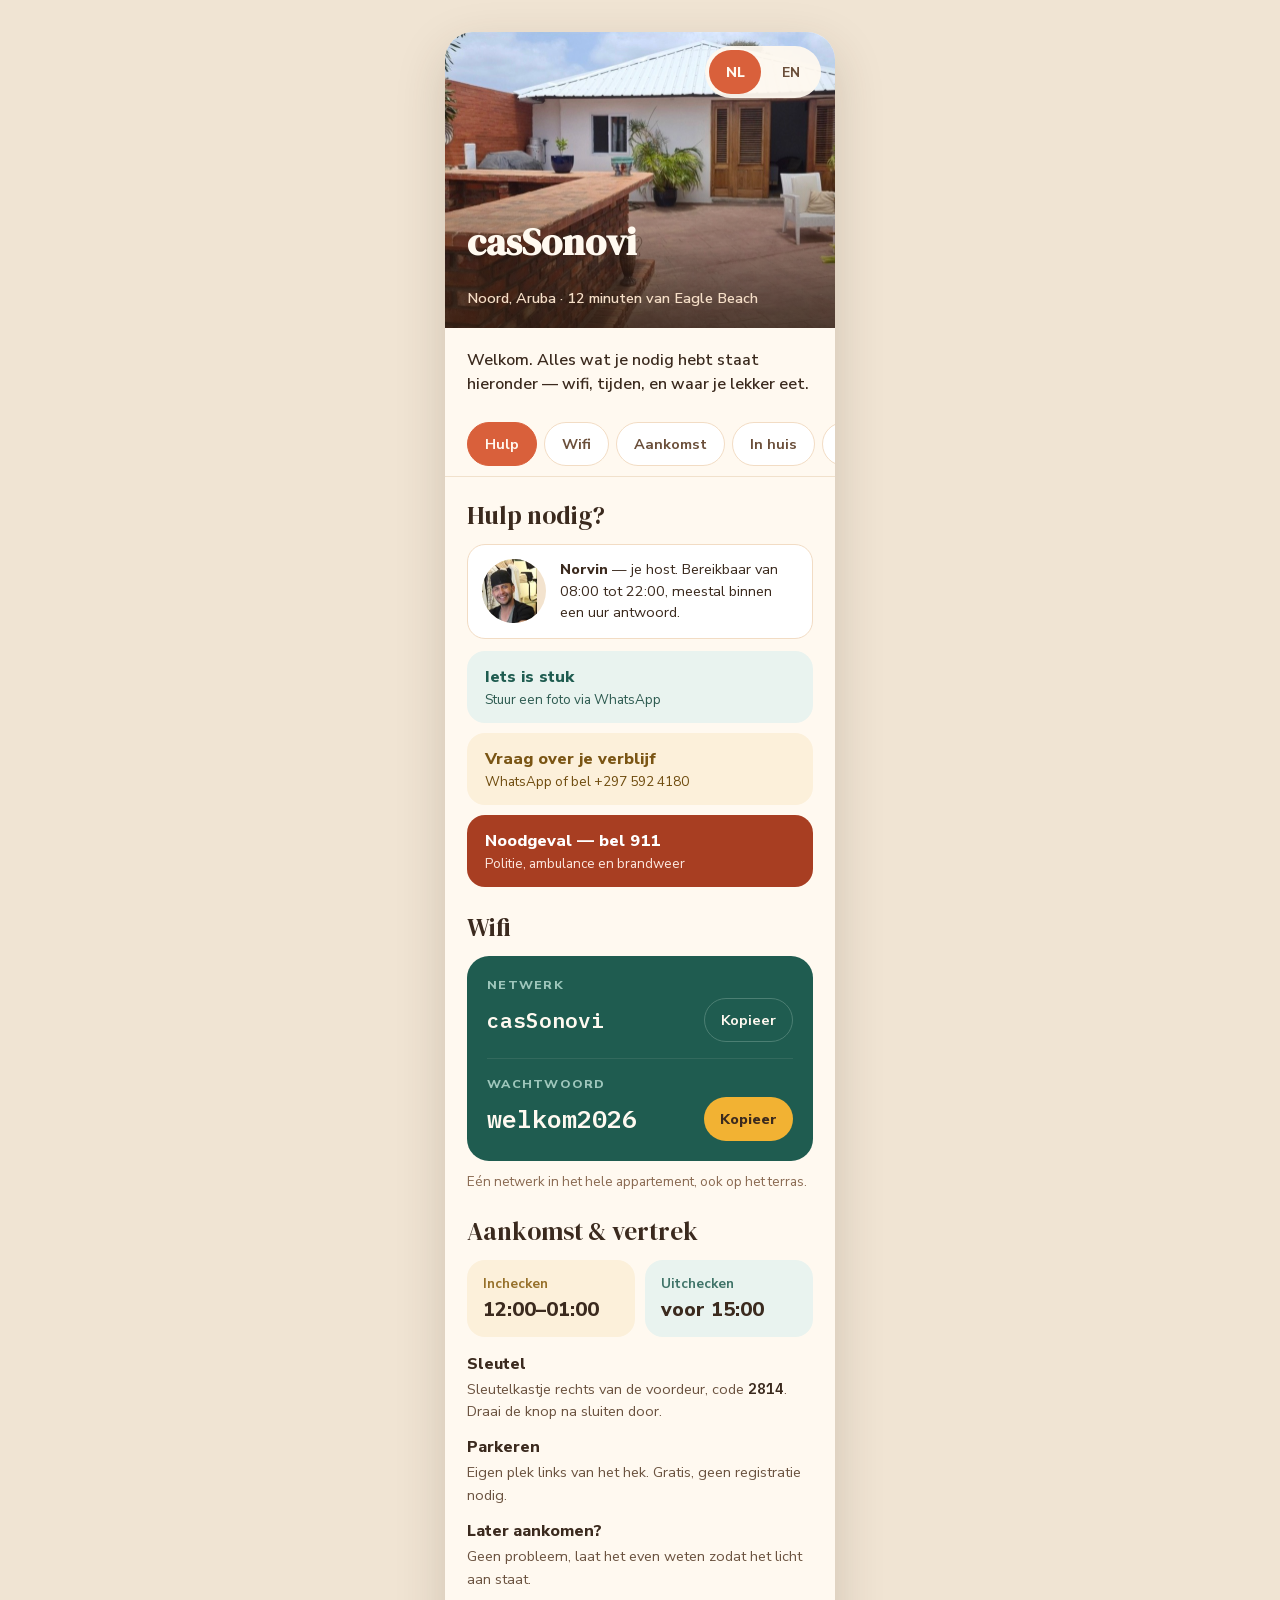
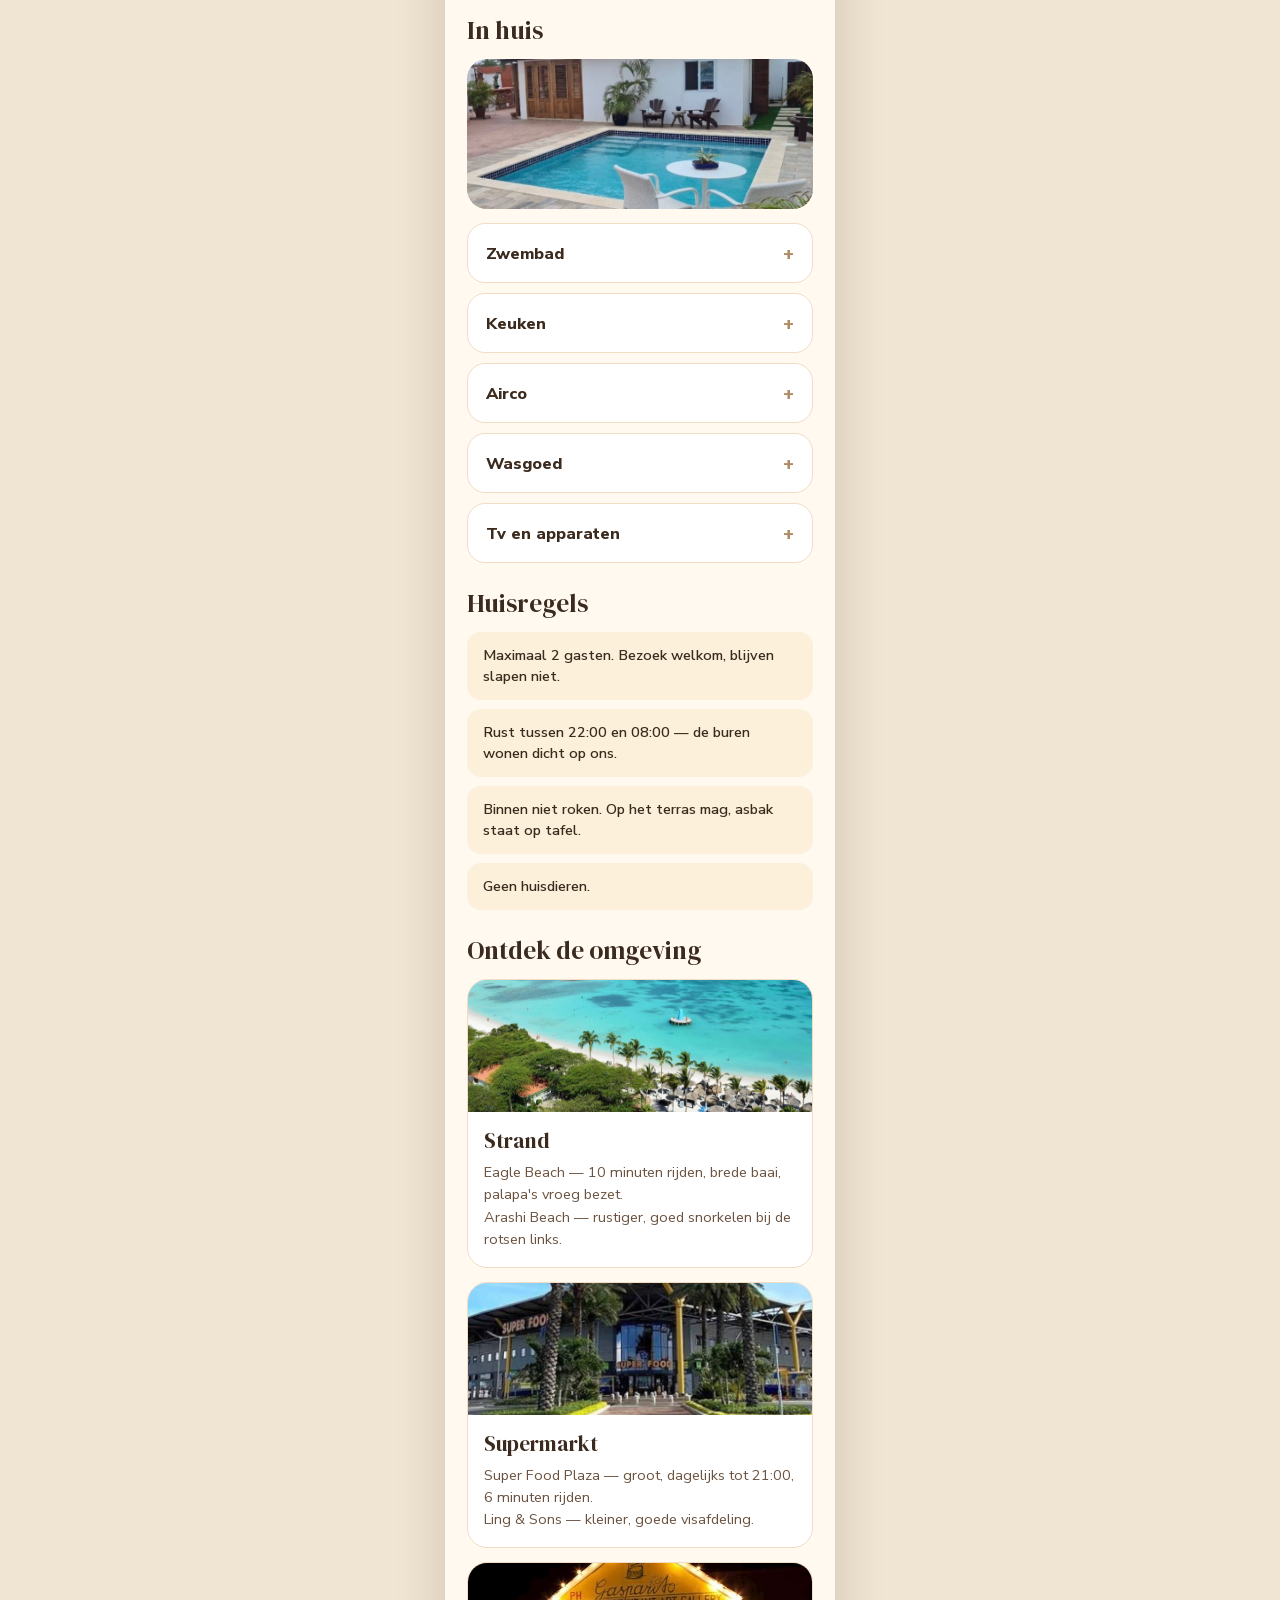
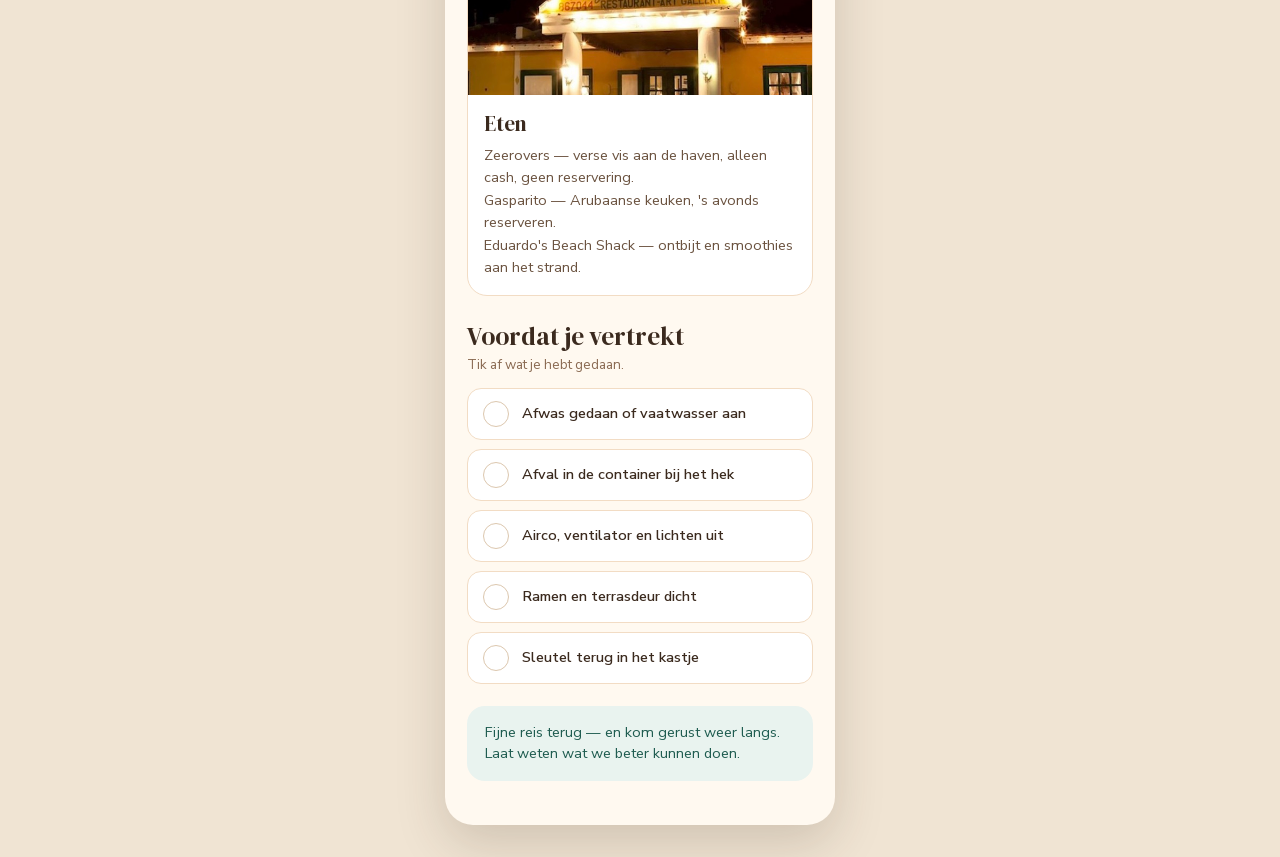
==== index.html @ e6fc21c3 "Bouw casSonovi gastenhandboek als statische mock-up Herbouw van designrichting 2A uit de handoff: éé" ====
<!DOCTYPE html>
<html lang="nl">
<head>
<meta charset="utf-8">
<meta name="viewport" content="width=device-width, initial-scale=1">
<title>casSonovi — gastenhandboek</title>
<meta name="description" content="Digitaal gastenhandboek van casSonovi in Noord, Aruba. Wifi, aankomst, huisregels en tips voor de omgeving.">
<meta name="theme-color" content="#FFF9F0">
<meta name="robots" content="noindex">

<meta property="og:type" content="website">
<meta property="og:title" content="casSonovi — gastenhandboek">
<meta property="og:description" content="Alles wat je nodig hebt tijdens je verblijf: wifi, tijden, huisregels en tips voor de omgeving.">
<meta property="og:image" content="assets/img/hero-terras.jpg">

<link rel="icon" href="data:image/svg+xml,%3Csvg xmlns='http://www.w3.org/2000/svg' viewBox='0 0 32 32'%3E%3Crect width='32' height='32' rx='8' fill='%23D9603B'/%3E%3Ctext x='16' y='23' font-family='Georgia,serif' font-size='19' fill='%23FFF9F0' text-anchor='middle'%3Ec%3C/text%3E%3C/svg%3E">

<link rel="preload" href="assets/fonts/nunito-sans-var-latin.woff2" as="font" type="font/woff2" crossorigin>
<link rel="preload" href="assets/fonts/dm-serif-display-400-latin.woff2" as="font" type="font/woff2" crossorigin>
<link rel="preload" href="assets/img/hero-terras.jpg" as="image">
<link rel="stylesheet" href="assets/css/fonts.css">
<link rel="stylesheet" href="assets/css/styles.css">
</head>
<body>

<header class="hero">
  <div class="photo photo--hero">
    <img src="assets/img/hero-terras.jpg" width="1020" height="593" alt="Het terras van casSonovi met gemetselde bar, zithoek en openslaande deuren naar het appartement." fetchpriority="high" decoding="async">
  </div>
  <div class="hero-scrim"></div>
  <div class="hero-text">
    <h1 class="hero-title">casSonovi</h1>
    <div class="hero-sub">Noord, Aruba · 12 minuten van Eagle Beach</div>
  </div>
  <div class="lang" role="group" aria-label="Taal">
    <button type="button" data-lang="nl" aria-pressed="true">NL</button>
    <button type="button" data-lang="en" aria-pressed="false">EN</button>
  </div>
</header>

<div class="welkom">
  <p>Welkom. Alles wat je nodig hebt staat hieronder — wifi, tijden, en waar je lekker eet.</p>
  <div class="en-notice" id="en-notice" hidden>De Engelse versie is in deze mock-up nog niet uitgewerkt.</div>
</div>

<nav class="sticky" aria-label="Secties">
  <div class="chips" id="chips">
    <button type="button" data-goto="hulp" aria-current="true">Hulp</button>
    <button type="button" data-goto="wifi">Wifi</button>
    <button type="button" data-goto="aankomst">Aankomst</button>
    <button type="button" data-goto="inhuis">In huis</button>
    <button type="button" data-goto="regels">Regels</button>
    <button type="button" data-goto="omgeving">Omgeving</button>
    <button type="button" data-goto="vertrek">Vertrek</button>
  </div>
</nav>

<section id="hulp" aria-labelledby="kop-hulp">
  <h2 id="kop-hulp">Hulp nodig?</h2>
  <div class="host">
    <div class="avatar photo photo--host">
      <img src="assets/img/host-norvin.jpg" width="160" height="186" alt="Norvin, je host." loading="lazy" decoding="async">
    </div>
    <p><strong>Norvin</strong> — je host. Bereikbaar van 08:00 tot 22:00, meestal binnen een uur antwoord.</p>
  </div>
  <!-- PLACEHOLDER: telefoonnummer +297 592 4180 is verzonnen. Vervang op 3 plekken hieronder. -->
  <div class="col help-list">
    <a class="help-card teal" href="https://wa.me/2975924180">
      <span><b>Iets is stuk</b><small>Stuur een foto via WhatsApp</small></span>
    </a>
    <a class="help-card saffron" href="https://wa.me/2975924180">
      <span><b>Vraag over je verblijf</b><small>WhatsApp of bel +297 592 4180</small></span>
    </a>
    <a class="help-card urgent" href="tel:911">
      <span><b>Noodgeval — bel 911</b><small>Politie, ambulance en brandweer</small></span>
    </a>
  </div>
</section>

<section id="wifi" aria-labelledby="kop-wifi">
  <h2 id="kop-wifi">Wifi</h2>
  <!-- PLACEHOLDER: netwerknaam en wachtwoord zijn verzonnen. -->
  <div class="wifi">
    <div class="wifi-label" id="lbl-net">Netwerk</div>
    <div class="wifi-row">
      <div class="wifi-value net" id="wifi-net">casSonovi</div>
      <button class="copy ghost" type="button" data-copy="wifi-net" aria-describedby="lbl-net">Kopieer</button>
    </div>
    <hr>
    <div class="wifi-label" id="lbl-pw">Wachtwoord</div>
    <div class="wifi-row">
      <div class="wifi-value pw" id="wifi-pw">welkom2026</div>
      <button class="copy solid" type="button" data-copy="wifi-pw" aria-describedby="lbl-pw">Kopieer</button>
    </div>
    <div class="copied" id="copied" role="status" hidden>Gekopieerd naar het klembord.</div>
  </div>
  <div class="wifi-foot">Eén netwerk in het hele appartement, ook op het terras.</div>
</section>

<section id="aankomst" aria-labelledby="kop-aankomst">
  <h2 id="kop-aankomst">Aankomst &amp; vertrek</h2>
  <!-- PLACEHOLDER: tijden overgenomen uit de briefing, nog te bevestigen. -->
  <div class="tiles">
    <div class="tile in">
      <div class="tile-label">Inchecken</div>
      <div class="tile-value">12:00–01:00</div>
    </div>
    <div class="tile out">
      <div class="tile-label">Uitchecken</div>
      <div class="tile-value">voor 15:00</div>
    </div>
  </div>
  <div class="col blocks">
    <div>
      <h3>Sleutel</h3>
      <!-- PLACEHOLDER: sleutelkastcode 2814 is verzonnen. -->
      <p>Sleutelkastje rechts van de voordeur, code <code>2814</code>. Draai de knop na sluiten door.</p>
    </div>
    <div>
      <h3>Parkeren</h3>
      <p>Eigen plek links van het hek. Gratis, geen registratie nodig.</p>
    </div>
    <div>
      <h3>Later aankomen?</h3>
      <p>Geen probleem, laat het even weten zodat het licht aan staat.</p>
    </div>
  </div>
</section>

<section id="inhuis" aria-labelledby="kop-inhuis">
  <h2 id="kop-inhuis">In huis</h2>
  <div class="pool photo photo--zwembad">
    <img src="assets/img/zwembad.jpg" width="780" height="615" alt="Het zwembad van casSonovi met terras, ligstoelen en zitje aan het water." loading="lazy" decoding="async">
  </div>
  <div class="col acc-list" id="acc-list">
    <div class="acc">
      <button type="button" aria-expanded="false" aria-controls="acc-zwembad"><span>Zwembad</span><span class="sign" aria-hidden="true">+</span></button>
      <div class="acc-body" id="acc-zwembad" hidden>Open van 08:00 tot 22:00, gedeeld met de bovenwoning. Handdoeken liggen in de badkamerkast — badlakens graag niet mee naar het strand. Geen glas op de rand.</div>
    </div>
    <div class="acc">
      <button type="button" aria-expanded="false" aria-controls="acc-keuken"><span>Keuken</span><span class="sign" aria-hidden="true">+</span></button>
      <div class="acc-body" id="acc-keuken" hidden>Kookplaat, combi-oven en waterkoker. Koffie: filters en gemalen koffie in de bovenste lade links. Peper, zout en olie mag je gebruiken.</div>
    </div>
    <div class="acc">
      <button type="button" aria-expanded="false" aria-controls="acc-airco"><span>Airco</span><span class="sign" aria-hidden="true">+</span></button>
      <div class="acc-body" id="acc-airco" hidden>Slaapkamer en woonkamer regel je apart. 22 tot 24 graden werkt het best; houd deuren en ramen dan dicht. Zet hem uit als je weggaat.</div>
    </div>
    <div class="acc">
      <button type="button" aria-expanded="false" aria-controls="acc-wasgoed"><span>Wasgoed</span><span class="sign" aria-hidden="true">+</span></button>
      <div class="acc-body" id="acc-wasgoed" hidden>Wasmachine in de berging, wasmiddel staat ernaast. Programma 3 is kort. Droogrek op het terras, niet over de balustrade hangen.</div>
    </div>
    <div class="acc">
      <button type="button" aria-expanded="false" aria-controls="acc-apparaten"><span>Tv en apparaten</span><span class="sign" aria-hidden="true">+</span></button>
      <div class="acc-body" id="acc-apparaten" hidden>Tv staat op HDMI 1 voor streaming; de afstandsbediening ligt in de lade onder de tv. Ventilator in de slaapkamerkast. Föhn in de badkamerlade.</div>
    </div>
  </div>
</section>

<section id="regels" aria-labelledby="kop-regels">
  <h2 id="kop-regels">Huisregels</h2>
  <ul class="col rules">
    <li>Maximaal 2 gasten. Bezoek welkom, blijven slapen niet.</li>
    <li>Rust tussen 22:00 en 08:00 — de buren wonen dicht op ons.</li>
    <li>Binnen niet roken. Op het terras mag, asbak staat op tafel.</li>
    <li>Geen huisdieren.</li>
  </ul>
</section>

<section id="omgeving" aria-labelledby="kop-omgeving">
  <h2 id="kop-omgeving">Ontdek de omgeving</h2>
  <!-- PLACEHOLDER: plausibele Aruba-suggesties, nog te bevestigen door de host. -->
  <div class="col spots">
    <div class="spot">
      <div class="photo photo--strand">
        <img src="assets/img/strand-eagle-beach.jpg" width="780" height="681" alt="Eagle Beach: breed wit strand met palmbomen, palapa's en turquoise zee." loading="lazy" decoding="async">
      </div>
      <div class="spot-body">
        <h3>Strand</h3>
        <p>Eagle Beach — 10 minuten rijden, brede baai, palapa's vroeg bezet.<br>Arashi Beach — rustiger, goed snorkelen bij de rotsen links.</p>
      </div>
    </div>
    <div class="spot">
      <div class="photo photo--supermarkt">
        <img src="assets/img/supermarkt-super-food.jpg" width="706" height="396" alt="De ingang van supermarkt Super Food Plaza met palmbomen ervoor." loading="lazy" decoding="async">
      </div>
      <div class="spot-body">
        <h3>Supermarkt</h3>
        <p>Super Food Plaza — groot, dagelijks tot 21:00, 6 minuten rijden.<br>Ling &amp; Sons — kleiner, goede visafdeling.</p>
      </div>
    </div>
    <div class="spot">
      <div class="photo photo--eten">
        <img src="assets/img/eten-gasparito.jpg" width="644" height="556" alt="Restaurant Gasparito bij avond, met verlichte gevel en het bord Restaurant-Art Gallery." loading="lazy" decoding="async">
      </div>
      <div class="spot-body">
        <h3>Eten</h3>
        <p>Zeerovers — verse vis aan de haven, alleen cash, geen reservering.<br>Gasparito — Arubaanse keuken, 's avonds reserveren.<br>Eduardo's Beach Shack — ontbijt en smoothies aan het strand.</p>
      </div>
    </div>
  </div>
</section>

<section id="vertrek" aria-labelledby="kop-vertrek">
  <h2 id="kop-vertrek">Voordat je vertrekt</h2>
  <div class="sub">Tik af wat je hebt gedaan.</div>
  <div class="col tasks" id="tasks">
    <button class="task" type="button" aria-pressed="false" data-task="0"><span class="box" aria-hidden="true"></span><span>Afwas gedaan of vaatwasser aan</span></button>
    <button class="task" type="button" aria-pressed="false" data-task="1"><span class="box" aria-hidden="true"></span><span>Afval in de container bij het hek</span></button>
    <button class="task" type="button" aria-pressed="false" data-task="2"><span class="box" aria-hidden="true"></span><span>Airco, ventilator en lichten uit</span></button>
    <button class="task" type="button" aria-pressed="false" data-task="3"><span class="box" aria-hidden="true"></span><span>Ramen en terrasdeur dicht</span></button>
    <button class="task" type="button" aria-pressed="false" data-task="4"><span class="box" aria-hidden="true"></span><span>Sleutel terug in het kastje</span></button>
  </div>
  <div class="outro">Fijne reis terug — en kom gerust weer langs. Laat weten wat we beter kunnen doen.</div>
</section>

<script src="assets/js/app.js" defer></script>
</body>
</html>
---- assets/css/fonts.css ----
/* Self-hosted Google Fonts (latin + latin-ext). Zie assets/fonts/. */
@font-face {
  font-family: 'DM Serif Display';
  font-style: normal;
  font-weight: 400;
  font-display: swap;
  src: url(../fonts/dm-serif-display-400-latin.woff2) format('woff2');
  unicode-range: U+0000-00FF, U+0131, U+0152-0153, U+02BB-02BC, U+02C6, U+02DA, U+02DC, U+0304, U+0308, U+0329, U+2000-206F, U+20AC, U+2122, U+2191, U+2193, U+2212, U+2215, U+FEFF, U+FFFD;
}
@font-face {
  font-family: 'DM Serif Display';
  font-style: normal;
  font-weight: 400;
  font-display: swap;
  src: url(../fonts/dm-serif-display-400-latin-ext.woff2) format('woff2');
  unicode-range: U+0100-02BA, U+02BD-02C5, U+02C7-02CC, U+02CE-02D7, U+02DD-02FF, U+0304, U+0308, U+0329, U+1D00-1DBF, U+1E00-1E9F, U+1EF2-1EFF, U+2020, U+20A0-20AB, U+20AD-20C0, U+2113, U+2C60-2C7F, U+A720-A7FF;
}
@font-face {
  font-family: 'Nunito Sans';
  font-style: normal;
  font-weight: 400 800;
  font-display: swap;
  src: url(../fonts/nunito-sans-var-latin.woff2) format('woff2');
  unicode-range: U+0000-00FF, U+0131, U+0152-0153, U+02BB-02BC, U+02C6, U+02DA, U+02DC, U+0304, U+0308, U+0329, U+2000-206F, U+20AC, U+2122, U+2191, U+2193, U+2212, U+2215, U+FEFF, U+FFFD;
}
@font-face {
  font-family: 'Nunito Sans';
  font-style: normal;
  font-weight: 400 800;
  font-display: swap;
  src: url(../fonts/nunito-sans-var-latin-ext.woff2) format('woff2');
  unicode-range: U+0100-02BA, U+02BD-02C5, U+02C7-02CC, U+02CE-02D7, U+02DD-02FF, U+0304, U+0308, U+0329, U+1D00-1DBF, U+1E00-1E9F, U+1EF2-1EFF, U+2020, U+20A0-20AB, U+20AD-20C0, U+2113, U+2C60-2C7F, U+A720-A7FF;
}
@font-face {
  font-family: 'IBM Plex Mono';
  font-style: normal;
  font-weight: 600;
  font-display: swap;
  src: url(../fonts/ibm-plex-mono-600-latin.woff2) format('woff2');
  unicode-range: U+0000-00FF, U+0131, U+0152-0153, U+02BB-02BC, U+02C6, U+02DA, U+02DC, U+0304, U+0308, U+0329, U+2000-206F, U+20AC, U+2122, U+2191, U+2193, U+2212, U+2215, U+FEFF, U+FFFD;
}
@font-face {
  font-family: 'IBM Plex Mono';
  font-style: normal;
  font-weight: 600;
  font-display: swap;
  src: url(../fonts/ibm-plex-mono-600-latin-ext.woff2) format('woff2');
  unicode-range: U+0100-02BA, U+02BD-02C5, U+02C7-02CC, U+02CE-02D7, U+02DD-02FF, U+0304, U+0308, U+0329, U+1D00-1DBF, U+1E00-1E9F, U+1EF2-1EFF, U+2020, U+20A0-20AB, U+20AD-20C0, U+2113, U+2C60-2C7F, U+A720-A7FF;
}
---- assets/css/styles.css ----
/* =============================================================
   casSonovi — digitaal gastenhandboek
   Richting 2A (zonnig & gezellig). Alle waarden komen uit de
   designhandoff: design_handoff_gastenhandboek_2A/README.md
   ============================================================= */

/* ---- design tokens ---------------------------------------------------- */
:root {
  --bg: #FFF9F0;
  --surface: #FFFFFF;
  --ink: #3B2A1E;
  --ink-soft: #6B5340;
  --ink-muted: #8A6A52;
  --border: #F2DCC4;
  --border-nav: #F1E1CC;
  --photo-fallback: #F3E3CE;

  --terracotta: #D9603B;
  --terracotta-deep: #A83E22;
  --terracotta-tint: #FBEDE6;
  --terracotta-text: #9E4426;

  --teal: #1F5C50;
  --teal-tint: #E9F3EF;
  --teal-line: #33695D;
  --teal-border: #4C7F73;
  --teal-label: #9EC6BB;

  --saffron: #F2B233;
  --saffron-tint: #FCF0DA;

  --cream: #FFF9F0;

  --serif: 'DM Serif Display', Georgia, serif;
  --sans: 'Nunito Sans', system-ui, -apple-system, sans-serif;
  --mono: 'IBM Plex Mono', ui-monospace, monospace;

  --pad: 22px;        /* horizontale contentmarge */
  --nav-offset: 56px; /* scroll-offset onder de sticky nav */
}

* { box-sizing: border-box; }
html { -webkit-text-size-adjust: 100%; background: var(--bg); }
body {
  margin: 0 auto;
  max-width: 390px;
  background: var(--bg);
  color: var(--ink);
  font-family: var(--sans);
  /* geen animaties in dit design: bewust geen scroll-behavior: smooth */
}
button { font-family: inherit; margin: 0; }
a { color: inherit; text-decoration: none; }
img { display: block; max-width: 100%; }
:focus-visible { outline: 2px solid var(--terracotta); outline-offset: 2px; }

/* ---- foto's ------------------------------------------------------------ */
.photo { background: var(--photo-fallback); overflow: hidden; }
.photo img { width: 100%; height: 100%; object-fit: cover; }

/* per foto een eigen uitsnede, zodat het onderwerp in beeld blijft */
.photo--hero img       { object-position: 50% 50%; }
.photo--zwembad img    { object-position: 50% 58%; }
.photo--strand img     { object-position: 50% 90%; }
.photo--supermarkt img { object-position: 50% 42%; }
.photo--eten img       { object-position: 50% 26%; }

/* De hostfoto heeft weinig ruimte boven het hoofd: in plaats van object-position
   schalen en verschuiven we het beeld, zodat het gezicht in de cirkel gecentreerd staat. */
.photo--host img { width: 86px; height: 100px; margin: -2px 0 0 -9px; }

/* ---- hero -------------------------------------------------------------- */
.hero { position: relative; height: 296px; }
.hero .photo { position: absolute; inset: 0; }
.hero-scrim {
  position: absolute; inset: auto 0 0 0; height: 170px; pointer-events: none;
  background: linear-gradient(to top, rgba(45,28,18,.78), rgba(45,28,18,0));
}
.hero-text { position: absolute; left: var(--pad); right: var(--pad); bottom: 20px; pointer-events: none; }
.hero-title { font-family: var(--serif); font-size: 38px; line-height: 1.05; color: var(--cream); }
.hero-sub { margin-top: 6px; font-size: 14.5px; font-weight: 600; color: #F6DFC8; }

.lang {
  position: absolute; top: 14px; right: 14px;
  display: flex; gap: 4px; padding: 4px;
  background: rgba(255,249,240,.94); border-radius: 999px;
}
.lang button {
  border: 0; cursor: pointer; min-height: 44px; min-width: 52px; padding: 0 16px;
  border-radius: 999px; font-size: 14px; font-weight: 700;
  background: transparent; color: #6B4F3A;
}
.lang button[aria-pressed="true"] { background: var(--terracotta); color: var(--cream); font-weight: 800; }

/* ---- welkom + sticky nav ----------------------------------------------- */
.welkom { padding: 20px var(--pad) 16px; }
.welkom p { margin: 0; font-size: 16px; font-weight: 600; line-height: 1.5; }
.en-notice {
  margin-top: 12px; font-size: 13.5px; font-weight: 600; line-height: 1.45;
  color: var(--terracotta-text); background: var(--terracotta-tint);
  border-radius: 12px; padding: 10px 12px;
}
.en-notice[hidden] { display: none; }

nav.sticky {
  position: sticky; top: 0; z-index: 5;
  background: rgba(255,249,240,.97);
  border-bottom: 1px solid var(--border-nav);
  padding: 10px 0;
}
.chips { display: flex; gap: 7px; overflow-x: auto; padding: 0 var(--pad); scrollbar-width: none; }
.chips::-webkit-scrollbar { display: none; }
.chips button {
  flex: none; cursor: pointer; white-space: nowrap;
  min-height: 44px; padding: 0 17px; border-radius: 999px;
  font-size: 14.5px; font-weight: 700;
  background: var(--surface); border: 1.5px solid var(--border); color: #6B4F3A;
}
.chips button[aria-current="true"] { background: var(--terracotta); border-color: var(--terracotta); color: var(--cream); }

/* ---- secties ------------------------------------------------------------ */
section { padding: 4px var(--pad) 22px; }
section:first-of-type { padding-top: 24px; }
section:last-of-type { padding-bottom: 36px; }
h2 { font-family: var(--serif); font-weight: 400; font-size: 25px; line-height: 1.15; margin: 0; }
.sub { margin-top: 4px; font-size: 13.5px; color: var(--ink-muted); }
.col { display: flex; flex-direction: column; }

/* hulp */
.host {
  display: flex; align-items: center; gap: 14px; margin-top: 14px;
  background: var(--surface); border: 1.5px solid var(--border); border-radius: 18px; padding: 14px;
}
.host .avatar { flex: none; width: 64px; height: 64px; border-radius: 999px; }
.host p { flex: 1; margin: 0; font-size: 14.5px; line-height: 1.5; }
.host strong { font-weight: 800; }

.help-list { gap: 10px; margin-top: 12px; }
.help-card {
  display: flex; align-items: center; min-height: 66px;
  border-radius: 18px; padding: 14px 18px;
}
.help-card b { display: block; font-size: 16.5px; font-weight: 800; }
.help-card small { display: block; margin-top: 2px; font-size: 13.5px; }
.help-card.teal { background: var(--teal-tint); color: var(--teal); }
.help-card.teal small { color: #2E5B51; }
.help-card.saffron { background: var(--saffron-tint); color: #7A5514; }
.help-card.saffron small { color: #6F4C0F; }
.help-card.urgent { background: var(--terracotta-deep); color: #FFFFFF; }
.help-card.urgent small { color: #FBE7DF; }

/* Zachte variant van de noodgevalkaart (handoff: emergencyProminent = false).
   Zet class "soft-emergency" op <body> om deze aan te zetten. */
body.soft-emergency .help-card.urgent { background: var(--terracotta-tint); color: var(--terracotta-text); }
body.soft-emergency .help-card.urgent small { color: #8C4327; }

/* wifi */
.wifi { margin-top: 14px; background: var(--teal); border-radius: 22px; padding: 20px; }
.wifi-label { font-size: 12.5px; font-weight: 800; letter-spacing: .1em; text-transform: uppercase; color: var(--teal-label); }
.wifi-row { display: flex; align-items: center; justify-content: space-between; gap: 12px; margin-top: 5px; }
.wifi-value { font-family: var(--mono); font-weight: 600; color: var(--cream); }
.wifi-value.net { font-size: 21px; }
.wifi-value.pw { font-size: 25px; }
.wifi hr { height: 1px; border: 0; background: var(--teal-line); margin: 16px 0; }
.copy {
  flex: none; cursor: pointer; min-height: 44px; padding: 0 16px; border-radius: 999px;
  font-size: 14.5px; font-weight: 700;
}
.copy.ghost { background: transparent; border: 1.5px solid var(--teal-border); color: var(--cream); }
.copy.solid { background: var(--saffron); border: 0; color: var(--ink); font-weight: 800; }
.copied { margin-top: 13px; font-size: 13.5px; font-weight: 700; color: var(--saffron); }
.copied[hidden] { display: none; }
.wifi-foot { margin-top: 11px; font-size: 13.5px; color: var(--ink-muted); }

/* aankomst */
.tiles { display: grid; grid-template-columns: 1fr 1fr; gap: 10px; margin-top: 14px; }
.tile { border-radius: 18px; padding: 14px 16px; }
.tile.in { background: var(--saffron-tint); }
.tile.in .tile-label { color: #96702A; }
.tile.out { background: var(--teal-tint); }
.tile.out .tile-label { color: #3F7368; }
.tile-label { font-size: 13.5px; font-weight: 700; }
.tile-value { margin-top: 3px; font-size: 20px; font-weight: 800; }
.blocks { gap: 14px; margin-top: 16px; }
.blocks h3 { margin: 0; font-size: 16px; font-weight: 800; }
.blocks p { margin: 3px 0 0; font-size: 14.5px; line-height: 1.55; color: var(--ink-soft); }
.blocks code { font-family: var(--mono); font-weight: 600; color: var(--ink); }

/* in huis */
.pool { margin-top: 14px; height: 150px; border-radius: 20px; }
.acc-list { gap: 10px; margin-top: 14px; }
.acc { background: var(--surface); border: 1.5px solid var(--border); border-radius: 18px; overflow: hidden; }
.acc > button {
  display: flex; width: 100%; align-items: center; justify-content: space-between; gap: 12px;
  min-height: 58px; padding: 14px 18px; background: transparent; border: 0; cursor: pointer;
  text-align: left; color: var(--ink);
}
.acc > button > span:first-child { font-size: 16.5px; font-weight: 800; }
.acc .sign { font-family: var(--mono); font-size: 19px; color: #B08A63; }
.acc-body { padding: 0 18px 16px; font-size: 14.5px; line-height: 1.55; color: var(--ink-soft); }
.acc-body[hidden] { display: none; }

/* regels */
.rules { gap: 9px; margin: 14px 0 0; padding: 0; list-style: none; }
.rules li {
  background: var(--saffron-tint); border-radius: 14px; padding: 13px 16px;
  font-size: 14.5px; font-weight: 600; line-height: 1.45;
}

/* omgeving */
.spots { gap: 14px; margin-top: 14px; }
.spot { background: var(--surface); border: 1.5px solid var(--border); border-radius: 20px; overflow: hidden; }
.spot .photo { height: 132px; }
.spot-body { padding: 14px 16px 16px; }
.spot-body h3 { margin: 0; font-family: var(--serif); font-weight: 400; font-size: 21px; }
.spot-body p { margin: 6px 0 0; font-size: 14.5px; line-height: 1.55; color: var(--ink-soft); }

/* vertrek */
.tasks { gap: 9px; margin-top: 14px; }
.task {
  display: flex; align-items: center; gap: 13px; width: 100%; min-height: 52px;
  padding: 11px 15px; border-radius: 14px; cursor: pointer;
  font-size: 14.5px; font-weight: 600; line-height: 1.4; text-align: left;
  background: var(--surface); border: 1.5px solid var(--border); color: var(--ink);
}
.task .box {
  flex: none; display: grid; place-items: center; width: 26px; height: 26px; border-radius: 999px;
  border: 1.5px solid #DCC7AE; font-size: 14px; font-weight: 800; color: #FFFFFF;
}
.task[aria-pressed="true"] { background: var(--terracotta-tint); border-color: var(--terracotta); color: var(--terracotta-text); }
.task[aria-pressed="true"] .box { background: var(--terracotta); border-color: var(--terracotta); }
.outro {
  margin-top: 22px; padding: 16px 18px; background: var(--teal-tint); border-radius: 18px;
  font-size: 14.5px; line-height: 1.5; color: var(--teal);
}

/* alleen voor schermlezers */
.sr-only {
  position: absolute; width: 1px; height: 1px; padding: 0; margin: -1px;
  overflow: hidden; clip: rect(0 0 0 0); white-space: nowrap; border: 0;
}

/* ---- presentatie op groot scherm ---------------------------------------
   Puur presentatie (handoff: "de framerand in de mock is alleen presentatie").
   Op de telefoon — waar dit handboek gebruikt wordt — verandert er niets.   */
@media (min-width: 560px) {
  html { background: #F0E4D3; }
  body {
    margin-block: 32px;
    border-radius: 28px;
    box-shadow: 0 18px 50px rgba(59, 42, 30, .18);
  }
  .hero { border-radius: 28px 28px 0 0; overflow: hidden; }
  section:last-of-type { padding-bottom: 44px; }
}
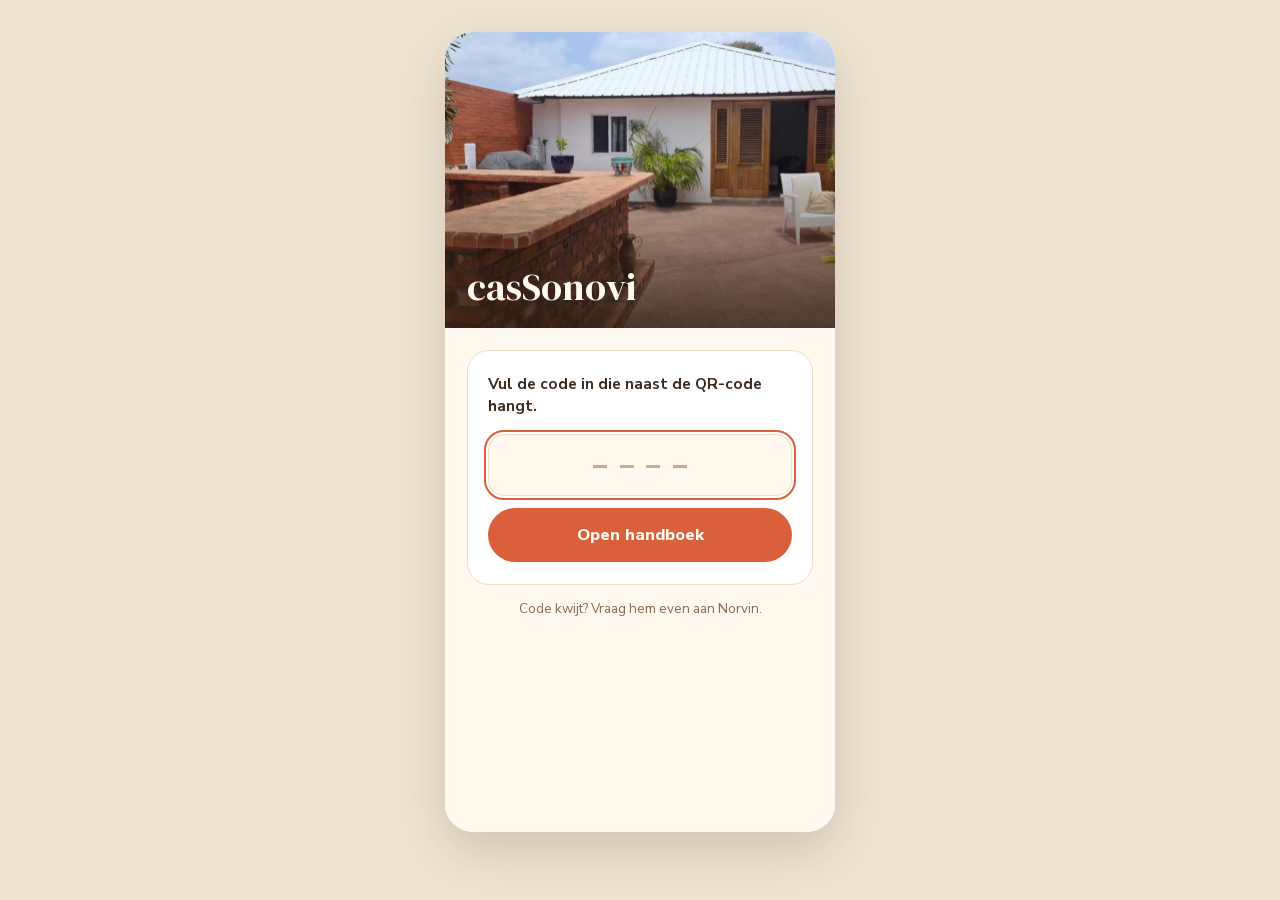
==== commit 7ed55d53: "Zet een toegangscode voor het gastenhandboek Gasten vullen de code in die naast de QR-code in het hu" ====
--- a/index.html
+++ b/index.html
@@ -20,8 +20,39 @@
 <link rel="preload" href="assets/img/hero-terras.jpg" as="image">
 <link rel="stylesheet" href="assets/css/fonts.css">
 <link rel="stylesheet" href="assets/css/styles.css">
+
+<!-- Zonder JS kan het slot niet open. De handoff eist dat hulp en wifi ook dan werken
+     (een gast moet 911 kunnen bellen), dus valt de code weg en staat het handboek open. -->
+<noscript><style>
+  #gate { display: none !important; }
+  body.locked #handboek { display: block !important; }
+</style></noscript>
 </head>
-<body>
+<body class="locked">
+
+<!-- PLACEHOLDER: toegangscode 1234 is voor de mock-up. Staat in assets/js/app.js.
+     Dit is een drempel, geen echte beveiliging: bij een statische site staat de code
+     onvermijdelijk in de broncode. -->
+<div id="gate">
+  <div class="photo photo--hero gate-photo">
+    <img src="assets/img/hero-terras.jpg" width="1020" height="593" alt="" decoding="async">
+    <div class="gate-scrim"></div>
+    <div class="gate-title">casSonovi</div>
+  </div>
+  <div class="gate-inner">
+    <form class="gate-card" id="gate-form" novalidate>
+      <label class="gate-label" for="gate-code">Vul de code in die naast de QR-code hangt.</label>
+      <input class="gate-input" id="gate-code" name="code" type="text" inputmode="numeric"
+             pattern="[0-9]*" maxlength="4" autocomplete="off" autocapitalize="off"
+             spellcheck="false" placeholder="––––" aria-describedby="gate-error" autofocus>
+      <button class="gate-btn" type="submit">Open handboek</button>
+      <div class="gate-error" id="gate-error" role="status" hidden>Die code klopt niet. Kijk op het kaartje naast de QR-code.</div>
+    </form>
+    <div class="gate-help">Code kwijt? Vraag hem even aan Norvin.</div>
+  </div>
+</div>
+
+<main id="handboek">
 
 <header class="hero">
   <div class="photo photo--hero">
@@ -213,6 +244,8 @@
   <div class="outro">Fijne reis terug — en kom gerust weer langs. Laat weten wat we beter kunnen doen.</div>
 </section>
 
+</main>
+
 <script src="assets/js/app.js" defer></script>
 </body>
 </html>
--- a/assets/css/styles.css
+++ b/assets/css/styles.css
@@ -68,6 +68,49 @@
 /* De hostfoto heeft weinig ruimte boven het hoofd: in plaats van object-position
    schalen en verschuiven we het beeld, zodat het gezicht in de cirkel gecentreerd staat. */
 .photo--host img { width: 86px; height: 100px; margin: -2px 0 0 -9px; }
+
+/* ---- toegangspoort ------------------------------------------------------
+   Slot voor de code die naast de QR-code in het huis hangt. `locked` staat al
+   in de HTML, zodat het handboek nooit opflitst voordat app.js geladen is.
+   Geen animaties, net als de rest van dit design.                          */
+body.locked #handboek { display: none; }
+body:not(.locked) #gate { display: none; }
+
+/* Zelfde compositie als de hero: fotostrook met de naam erin, daaronder crème.
+   Een schermvullende foto zou in deze smalle kolom veel te ver inzoomen. */
+#gate { position: relative; min-height: 100svh; background: var(--bg); }
+.gate-photo { position: relative; height: 296px; }
+.gate-scrim {
+  position: absolute; inset: auto 0 0 0; height: 170px; pointer-events: none;
+  background: linear-gradient(to top, rgba(45,28,18,.78), rgba(45,28,18,0));
+}
+.gate-title {
+  position: absolute; left: var(--pad); right: var(--pad); bottom: 20px; pointer-events: none;
+  font-family: var(--serif); font-size: 38px; line-height: 1.05; color: var(--cream);
+}
+.gate-inner { padding: 22px var(--pad) 32px; }
+.gate-card { background: var(--surface); border: 1.5px solid var(--border); border-radius: 22px; padding: 22px 20px; }
+.gate-label { display: block; font-size: 15.5px; font-weight: 700; line-height: 1.45; }
+.gate-input {
+  display: block; width: 100%; margin-top: 16px; min-height: 62px; padding: 0 12px;
+  border: 1.5px solid var(--border); border-radius: 16px; background: var(--bg);
+  font-family: var(--mono); font-weight: 600; font-size: 30px; letter-spacing: .28em;
+  text-align: center; text-indent: .28em; /* letterspacing niet rechts laten uitlopen */
+  color: var(--ink);
+}
+.gate-input::placeholder { color: #C7AC90; letter-spacing: .28em; }
+.gate-btn {
+  display: block; width: 100%; margin-top: 12px; min-height: 54px; cursor: pointer;
+  border: 0; border-radius: 999px; background: var(--terracotta); color: var(--cream);
+  font-size: 16.5px; font-weight: 800;
+}
+.gate-error {
+  margin-top: 14px; font-size: 13.5px; font-weight: 600; line-height: 1.45;
+  color: var(--terracotta-text); background: var(--terracotta-tint);
+  border-radius: 12px; padding: 10px 12px;
+}
+.gate-error[hidden] { display: none; }
+.gate-help { margin-top: 14px; text-align: center; font-size: 13.5px; color: var(--ink-muted); }
 
 /* ---- hero -------------------------------------------------------------- */
 .hero { position: relative; height: 296px; }
@@ -252,4 +295,9 @@
   }
   .hero { border-radius: 28px 28px 0 0; overflow: hidden; }
   section:last-of-type { padding-bottom: 44px; }
-}
+  /* het slot vult hetzelfde presentatieframe als het handboek */
+  #gate {
+    min-height: min(800px, calc(100svh - 64px));
+    border-radius: 28px; overflow: hidden;
+  }
+}
